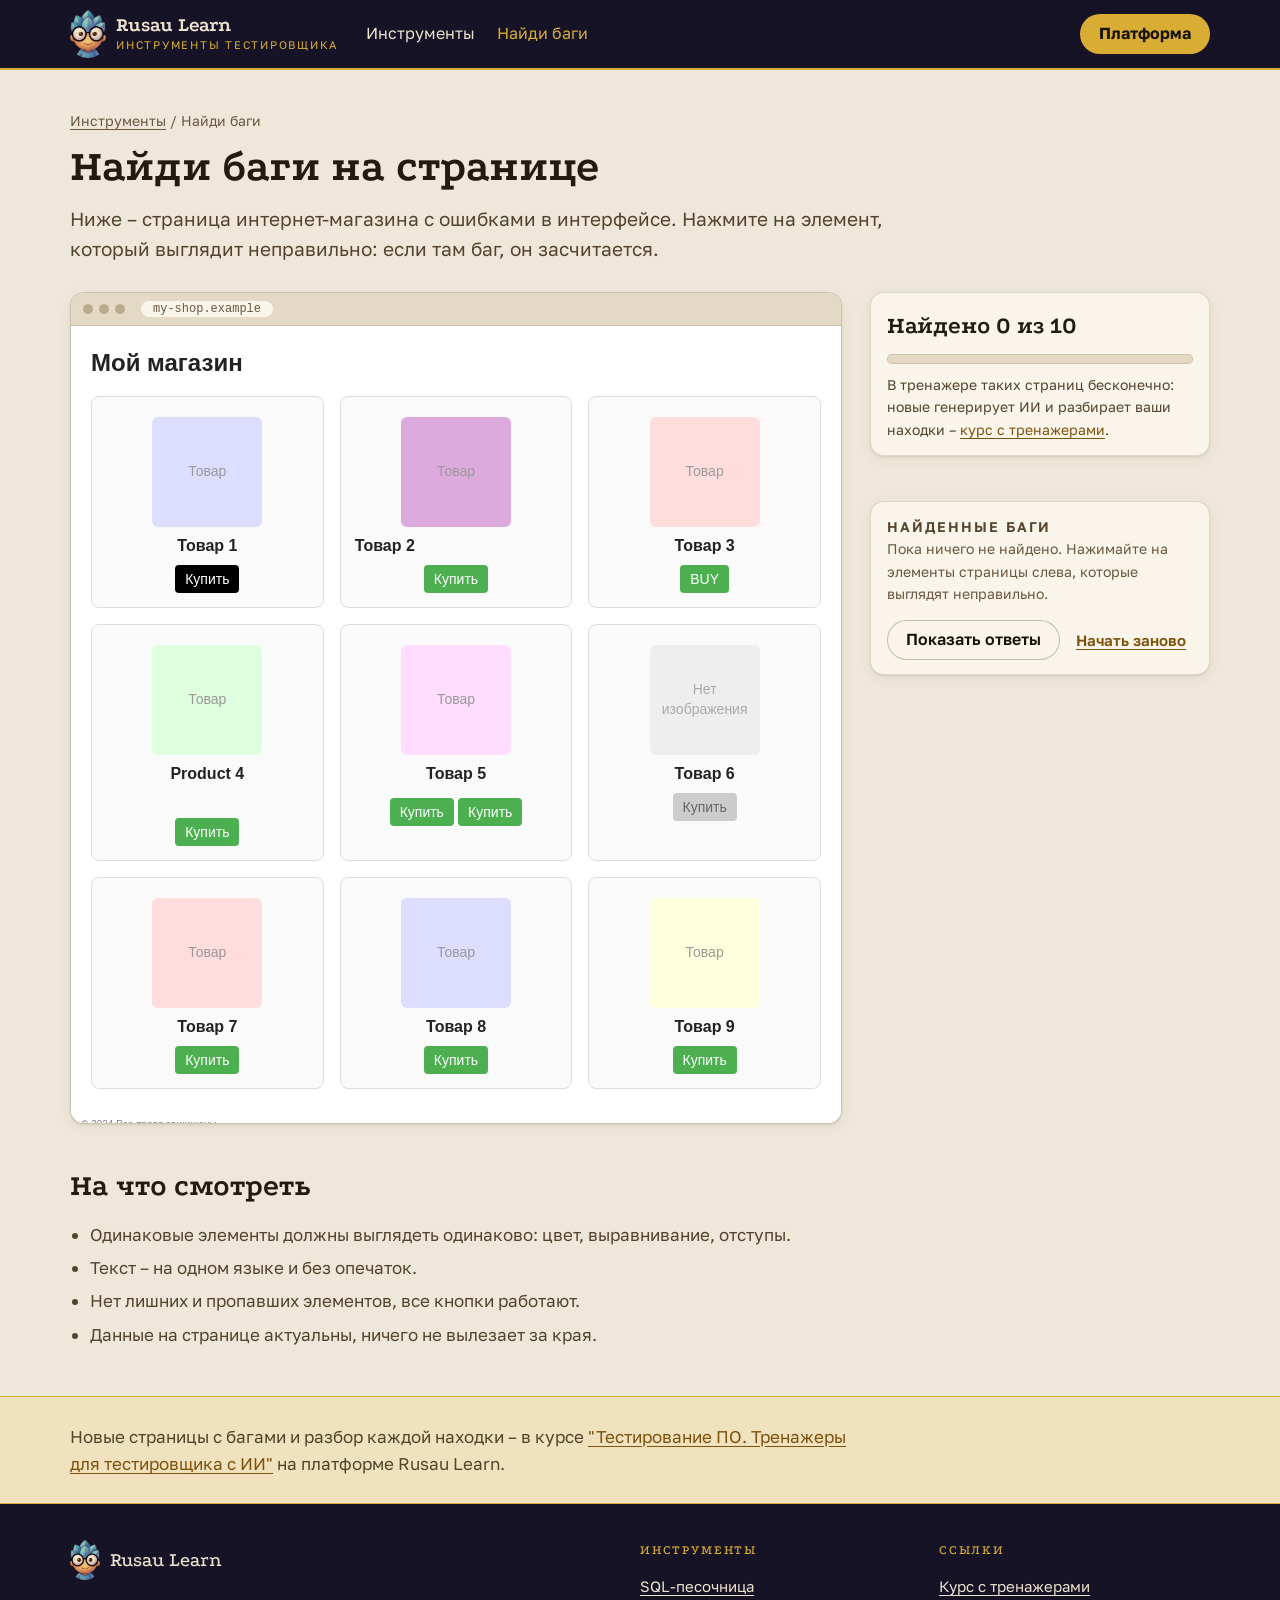
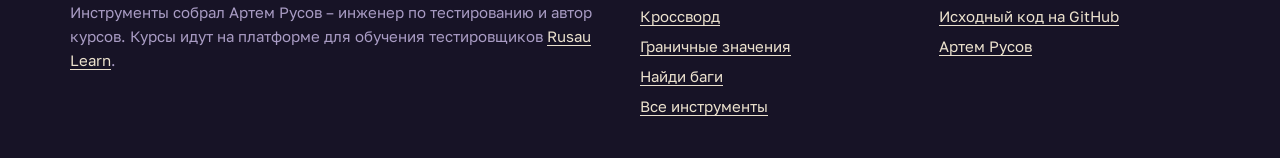
==== bugs/index.html @ a436fa8b "feat(bugs): "Найди баги на странице" – the "Мой магазин" page with 10 planted UI bugs, checked in th" ====
<!DOCTYPE html>
<html lang="ru">
<head>
<meta charset="utf-8">
<meta name="viewport" content="width=device-width, initial-scale=1">
<title>Найди баги на странице – тренажер для тестировщика</title>
<meta name="description" content="Учебная страница интернет-магазина с заложенными ошибками интерфейса. Найдите все баги: проверка сразу, без регистрации.">
<link rel="canonical" href="https://artichokeee.github.io/qa-tools/bugs/">
<meta property="og:type" content="website">
<meta property="og:site_name" content="Инструменты тестировщика – Rusau Learn">
<meta property="og:title" content="Найди баги на странице">
<meta property="og:description" content="Страница интернет-магазина с заложенными ошибками интерфейса. Сколько найдете?">
<meta property="og:url" content="https://artichokeee.github.io/qa-tools/bugs/">
<meta property="og:image" content="https://artichokeee.github.io/qa-tools/docs/bugs-desktop.png">
<meta property="og:locale" content="ru_RU">
<link rel="icon" href="../assets/mark.png">
<link rel="preload" href="../assets/fonts/golos.woff2" as="font" type="font/woff2" crossorigin>
<link rel="stylesheet" href="../style.css">
<link rel="stylesheet" href="bugs.css">
<script type="application/ld+json">{"@context": "https://schema.org", "@graph": [
  {"@type": "WebApplication", "name": "Найди баги на странице", "url": "https://artichokeee.github.io/qa-tools/bugs/", "description": "Учебная страница интернет-магазина с заложенными ошибками интерфейса и проверкой находок в браузере.", "applicationCategory": "EducationalApplication", "operatingSystem": "Любой современный браузер", "inLanguage": "ru", "isAccessibleForFree": true, "offers": {"@type": "Offer", "price": 0, "priceCurrency": "RUB"}, "author": {"@type": "Person", "name": "Артем Русов", "alternateName": "Artsiom Rusau", "url": "https://artichokeee.github.io/"}, "publisher": {"@type": "EducationalOrganization", "name": "Rusau Learn", "url": "https://learn.rusau.net"}},
  {"@type": "BreadcrumbList", "itemListElement": [
    {"@type": "ListItem", "position": 1, "name": "Инструменты тестировщика", "item": "https://artichokeee.github.io/qa-tools/"},
    {"@type": "ListItem", "position": 2, "name": "Найди баги", "item": "https://artichokeee.github.io/qa-tools/bugs/"}
  ]}
]}</script>
<script type="module" src="app.js"></script>
</head>
<body>
<a class="skip" href="#mock">К странице с багами</a>
<header class="top"><div class="wrap top-row">
  <a class="brand" href="../"><img src="../assets/mark.png" alt="" aria-hidden="true" width="36" height="47"><span><b>Rusau Learn</b><small>инструменты тестировщика</small></span></a>
  <nav aria-label="Разделы"><a href="../">Инструменты</a><a href="./" aria-current="page">Найди баги</a></nav>
  <a class="btn btn-sm" href="https://learn.rusau.net/?utm_source=github&amp;utm_medium=pages&amp;utm_campaign=gh-qa-tools">Платформа</a>
</div></header>

<main id="main">
<section class="wrap hero">
  <nav class="crumbs" aria-label="Хлебные крошки"><a href="../">Инструменты</a> / <span>Найди баги</span></nav>
  <h1>Найди баги на странице</h1>
  <p class="lead">Ниже – страница интернет-магазина с ошибками в интерфейсе. Нажмите на элемент, который выглядит неправильно: если там баг, он засчитается.</p>
</section>

<section class="wrap bg" aria-labelledby="bg-title">
  <h2 id="bg-title" class="sr-only">Страница с багами</h2>
  <div class="bg-grid">
    <div class="bg-frame">
      <div class="bg-bar-top" aria-hidden="true"><i></i><i></i><i></i><span>my-shop.example</span></div>
      <div class="mock" id="mock" tabindex="-1">
        <p class="mk-title" data-spot="title" style="text-align:left">Мой магазин</p>
        <div class="mk-grid">
          <div class="mk-product">
            <div class="mk-img" data-spot="p1-img" style="background:#ddf">Товар</div>
            <h3 class="mk-name" data-spot="p1-name">Товар 1</h3>
            <button type="button" class="mk-btn" data-spot="p1-buy" style="background:#000">Купить</button>
          </div>
          <div class="mk-product">
            <div class="mk-img" data-spot="p2-img" style="background:#dad">Товар</div>
            <h3 class="mk-name" data-spot="p2-name" style="text-align:left">Товар 2</h3>
            <button type="button" class="mk-btn" data-spot="p2-buy">Купить</button>
          </div>
          <div class="mk-product">
            <div class="mk-img" data-spot="p3-img" style="background:#fdd">Товар</div>
            <h3 class="mk-name" data-spot="p3-name">Товар 3</h3>
            <button type="button" class="mk-btn" data-spot="p3-buy">BUY</button>
          </div>
          <div class="mk-product">
            <div class="mk-img" data-spot="p4-img" style="background:#dfd">Товар</div>
            <h3 class="mk-name" data-spot="p4-name">Product 4</h3>
            <button type="button" class="mk-btn" data-spot="p4-buy" style="margin-top:25px">Купить</button>
          </div>
          <div class="mk-product">
            <div class="mk-img" data-spot="p5-img" style="background:#fdf">Товар</div>
            <h3 class="mk-name" data-spot="p5-name">Товар 5</h3>
            <button type="button" class="mk-btn" data-spot="p5-buy">Купить</button>
            <button type="button" class="mk-btn" data-spot="p5-buy2" style="margin-top:5px">Купить</button>
          </div>
          <div class="mk-product">
            <div class="mk-img" data-spot="p6-img" style="background:#eee;color:#aaa">Нет изображения</div>
            <h3 class="mk-name" data-spot="p6-name">Товар 6</h3>
            <button type="button" class="mk-btn" data-spot="p6-buy" aria-disabled="true" style="background:#ccc;color:#666;cursor:default">Купить</button>
          </div>
          <div class="mk-product">
            <div class="mk-img" data-spot="p7-img" style="background:#fdd">Товар</div>
            <h3 class="mk-name" data-spot="p7-name">Товар 7</h3>
            <button type="button" class="mk-btn" data-spot="p7-buy">Купить</button>
          </div>
          <div class="mk-product">
            <div class="mk-img" data-spot="p8-img" style="background:#ddf">Товар</div>
            <h3 class="mk-name" data-spot="p8-name">Товар 8</h3>
            <button type="button" class="mk-btn" data-spot="p8-buy">Купить</button>
          </div>
          <div class="mk-product">
            <div class="mk-img" data-spot="p9-img" style="background:#ffd">Товар</div>
            <h3 class="mk-name" data-spot="p9-name">Товар 9</h3>
            <button type="button" class="mk-btn" data-spot="p9-buy">Купить</button>
          </div>
        </div>
        <div class="mk-foot" data-spot="footer">© 2024 Все права защищены</div>
      </div>
    </div>

    <aside class="bg-side" aria-label="Прогресс">
      <div class="panel bg-progress">
        <p class="bg-count" id="bg-count">Найдено 0 из 10</p>
        <div class="bg-track" role="progressbar" aria-label="Найдено багов" aria-valuemin="0" aria-valuemax="10" aria-valuenow="0"><div class="bg-fill" id="bg-bar"></div></div>
        <p class="bg-more">В тренажере таких страниц бесконечно: новые генерирует ИИ и разбирает ваши находки – <a href="https://learn.rusau.net/catalog/prakticheskie-trenazhery?utm_source=github&amp;utm_medium=pages&amp;utm_campaign=gh-qa-tools-bugs">курс с тренажерами</a>.</p>
      </div>
      <p class="status" id="bg-status" aria-live="polite"></p>
      <div class="panel">
        <p class="cap">Найденные баги</p>
        <ol class="bg-list" id="bg-list"></ol>
        <div class="notice bg-done" id="bg-done" hidden>Все баги на странице найдены.</div>
        <div class="bg-actions">
          <button class="btn btn-ghost btn-sm" type="button" id="bg-reveal">Показать ответы</button>
          <button class="btn-link" type="button" id="bg-reset">Начать заново</button>
        </div>
      </div>
    </aside>
  </div>
</section>

<section class="wrap page" aria-labelledby="bg-how">
  <h2 id="bg-how">На что смотреть</h2>
  <ul class="bg-how">
    <li>Одинаковые элементы должны выглядеть одинаково: цвет, выравнивание, отступы.</li>
    <li>Текст – на одном языке и без опечаток.</li>
    <li>Нет лишних и пропавших элементов, все кнопки работают.</li>
    <li>Данные на странице актуальны, ничего не вылезает за края.</li>
  </ul>
</section>

<section class="band"><div class="wrap">
  <p>Новые страницы с багами и разбор каждой находки – в курсе <a href="https://learn.rusau.net/catalog/prakticheskie-trenazhery?utm_source=github&amp;utm_medium=pages&amp;utm_campaign=gh-qa-tools-bugs">"Тестирование ПО. Тренажеры для тестировщика с ИИ"</a> на платформе Rusau Learn.</p>
</div></section>
</main>

<footer class="foot"><div class="wrap foot-row">
  <div>
    <p class="foot-brand"><img src="../assets/mark.png" alt="" aria-hidden="true" width="30" height="40"> Rusau Learn</p>
    <p>Инструменты собрал Артем Русов – инженер по тестированию и автор курсов. Курсы идут на платформе для обучения тестировщиков <a href="https://learn.rusau.net/?utm_source=github&amp;utm_medium=pages&amp;utm_campaign=gh-qa-tools">Rusau Learn</a>.</p>
  </div>
  <div><p class="foot-cap">Инструменты</p><ul>
    <li><a href="../sql/">SQL-песочница</a></li>
    <li><a href="../crossword/">Кроссворд</a></li>
    <li><a href="../bounds/">Граничные значения</a></li>
    <li><a href="./">Найди баги</a></li>
    <li><a href="../">Все инструменты</a></li>
  </ul></div>
  <div><p class="foot-cap">Ссылки</p><ul>
    <li><a href="https://learn.rusau.net/catalog/prakticheskie-trenazhery?utm_source=github&amp;utm_medium=pages&amp;utm_campaign=gh-qa-tools-bugs">Курс с тренажерами</a></li>
    <li><a href="https://github.com/artichokeee/qa-tools">Исходный код на GitHub</a></li>
    <li><a href="https://artichokeee.github.io/">Артем Русов</a></li>
  </ul></div>
</div></footer>
</body>
</html>
---- style.css ----
/*
 * Облик платформы Rusau Learn: пергамент, темный свод шапки и подвала, золотые кнопки, резные
 * заголовки Podkova. Цвета – токены платформы (те же, что на artichokeee.github.io). Одна палитра,
 * без переключения темы и без градиентов.
 *
 * Все пути относительные: сайт живет в подпапке /qa-tools/ на GitHub Pages.
 */
@font-face { font-family: "Golos Text"; src: url("assets/fonts/golos.woff2") format("woff2"); font-weight: 400 900; font-display: swap; }
@font-face { font-family: "Podkova"; src: url("assets/fonts/podkova.woff2") format("woff2"); font-weight: 400 800; font-display: swap; }
:root {
  --surface: #efe8da; --raised: #faf5ea; --sunken: #e4d9c4;
  --line: rgb(90 62 26 / 0.16); --line-strong: rgb(90 62 26 / 0.3);
  --ink: #241a10; --ink-2: #54432d; --ink-3: #6a5740;
  --accent: #7f520c; --accent-hover: #67410a;
  --btn: #d9ad33; --btn-hover: #ecc451; --btn-ink: #1a1408; --gold-soft: #f0e2be; --ok: #1f6f47;
  --danger: #9b2c1f; --danger-soft: #f6e0d8;
  --top: #171326; --top-ink: #ece2ce; --top-ink-2: #a99cc4;
  --code-key: #7f520c; --code-name: #1f6f47; --code-str: #5b3d8f; --code-note: #6a5740;
  --shadow: 0 1px 2px rgb(74 48 12 / 0.1), 0 3px 12px rgb(74 48 12 / 0.08);
  --radius: 14px; --radius-sm: 10px;
  --font: "Golos Text", ui-sans-serif, system-ui, -apple-system, "Segoe UI", Roboto, Arial, sans-serif;
  --carved: "Podkova", Georgia, "Times New Roman", serif;
  --mono: ui-monospace, SFMono-Regular, Menlo, Consolas, "Liberation Mono", monospace;
  color-scheme: light;
}
* { box-sizing: border-box; }
html { -webkit-text-size-adjust: 100%; }
body { margin: 0; background: var(--surface); color: var(--ink); font-family: var(--font); font-size: 17px; line-height: 1.6; }
a { color: var(--accent); text-underline-offset: 3px; }
a:hover { color: var(--accent-hover); }
:focus-visible { outline: 2px solid var(--accent); outline-offset: 3px; border-radius: 4px; }
.top :focus-visible, .foot :focus-visible { outline-color: var(--btn); }
img { max-width: 100%; height: auto; }
.wrap { max-width: 1180px; margin: 0 auto; padding: 0 20px; }
h1, h2, h3 { font-family: var(--carved); color: var(--ink); text-wrap: balance; }
h1 { font-size: clamp(28px, 4vw, 44px); line-height: 1.12; margin: 0 0 12px; font-weight: 700; }
h2 { font-size: clamp(24px, 3vw, 30px); line-height: 1.2; margin: 0 0 10px; font-weight: 700; }
h3 { font-size: 19px; line-height: 1.3; margin: 0; }
p, li { max-width: 72ch; }
.lead { font-size: 19px; color: var(--ink-2); margin: 0; }
.muted { color: var(--ink-3); font-size: 15px; }
.sr-only { position: absolute; width: 1px; height: 1px; overflow: hidden; clip: rect(0 0 0 0); white-space: nowrap; }
.skip { position: absolute; left: -9999px; top: 8px; z-index: 10; background: var(--btn); color: var(--btn-ink); padding: 8px 14px; border-radius: 8px; }
.skip:focus { left: 8px; }
code, pre { font-family: var(--mono); }

/* Шапка – темный свод, Арти как знак, золотая "Платформа" */
.top { background: var(--top); color: var(--top-ink); border-bottom: 2px solid var(--btn); }
.top-row { display: flex; align-items: center; gap: 12px 28px; min-height: 68px; flex-wrap: wrap; }
.brand { display: flex; align-items: center; gap: 10px; color: var(--top-ink); text-decoration: none; }
.brand img { width: 36px; height: auto; }
.brand b { display: block; font-family: var(--carved); font-size: 20px; line-height: 1.1; }
.brand small { display: block; font-size: 11px; letter-spacing: .16em; text-transform: uppercase; color: var(--btn); }
.brand:hover { color: var(--top-ink); }
.top nav { display: flex; gap: 22px; flex: 1; }
.top nav a { color: var(--top-ink); text-decoration: none; font-size: 16px; }
.top nav a:hover { color: var(--btn-hover); }
.top nav a[aria-current="page"] { color: var(--btn); }

.btn { display: inline-flex; align-items: center; justify-content: center; gap: 8px; min-height: 44px; padding: 0 22px; border: 1px solid transparent; border-radius: 999px; background: var(--btn); color: var(--btn-ink); font: inherit; font-size: 16px; font-weight: 700; text-decoration: none; box-shadow: var(--shadow); cursor: pointer; }
.btn:hover { background: var(--btn-hover); color: var(--btn-ink); }
.btn:disabled { opacity: .55; cursor: default; }
.btn:disabled:hover { background: var(--btn); }
.btn-sm { min-height: 40px; padding: 0 18px; }
.btn-ghost { background: var(--raised); border-color: var(--line-strong); font-weight: 600; box-shadow: none; }
.btn-ghost:hover, .btn-ghost:disabled:hover { background: var(--gold-soft); }
.btn-link { background: none; border: 0; padding: 0; min-height: 32px; color: var(--accent); font: inherit; font-size: 15px; font-weight: 600; cursor: pointer; text-decoration: underline; text-underline-offset: 3px; }
.btn-link:hover { color: var(--accent-hover); }

.page { padding-top: 44px; }
.hero { padding-top: 40px; padding-bottom: 8px; }
.crumbs { font-size: 14px; color: var(--ink-3); margin: 0 0 10px; }
.crumbs a { color: var(--ink-3); }
.factline { list-style: none; display: flex; flex-wrap: wrap; gap: 4px 18px; padding: 0; margin: 12px 0 0; font-size: 14px; color: var(--ink-3); }
.factline li + li::before { content: "·"; margin-right: 18px; color: var(--line-strong); }

/* Каталог инструментов */
.tools { display: grid; grid-template-columns: repeat(3, minmax(0, 1fr)); gap: 18px; margin-top: 18px; padding: 0; list-style: none; }
.tools li { max-width: none; }
.tool { display: flex; flex-direction: column; gap: 8px; height: 100%; padding: 20px 22px; background: var(--raised); border: 1px solid var(--line); border-radius: var(--radius); box-shadow: var(--shadow); color: var(--ink); text-decoration: none; }
a.tool:hover { border-color: var(--btn); color: var(--ink); }
.tool h3 { font-size: 21px; }
.tool p { margin: 0; color: var(--ink-2); font-size: 15px; }
.tool .go { margin-top: auto; padding-top: 6px; color: var(--accent); font-weight: 700; font-size: 15px; }
.tool.soon { background: transparent; border-style: dashed; border-color: var(--line-strong); box-shadow: none; }
.tool.soon h3 { color: var(--ink-2); }
.badge { align-self: flex-start; font-size: 12px; font-weight: 700; padding: 2px 10px; border-radius: 999px; background: var(--gold-soft); color: var(--accent); border: 1px solid var(--btn); }

/* Спокойный блок о курсах */
.band { background: var(--gold-soft); border-top: 1px solid var(--btn); border-bottom: 1px solid var(--btn); padding: 26px 0; margin-top: 48px; }
.band p { margin: 0; font-size: 17px; color: var(--ink-2); }

/* ── Песочница ── */
.sandbox { padding-top: 20px; }
.sb-grid { display: grid; grid-template-columns: minmax(0, 1fr) 320px; gap: 28px; align-items: start; }
.sb-main { min-width: 0; display: flex; flex-direction: column; gap: 12px; }
.panel { background: var(--raised); border: 1px solid var(--line); border-radius: var(--radius); padding: 14px 16px; box-shadow: var(--shadow); }
.panel + .panel { margin-top: 14px; }
.cap { margin: 0 0 6px; font-size: 12px; letter-spacing: .14em; text-transform: uppercase; color: var(--ink-3); font-weight: 600; }
.panel ul.reqs { margin: 6px 0 0; padding-left: 18px; font-size: 14px; color: var(--ink-2); }
.panel ul.reqs li { margin: 2px 0; }
.panel p { margin: 0; font-size: 14px; color: var(--ink-2); }
.panel p.after { margin-top: 8px; }
.panel p.schema-hint { margin-bottom: 8px; color: var(--ink-3); font-size: 13px; }

.picker { display: flex; flex-wrap: wrap; align-items: center; gap: 8px 12px; }
.picker label { font-weight: 600; font-size: 15px; }
.picker select { flex: 1; min-width: 0; max-width: 460px; min-height: 40px; padding: 0 12px; border: 1px solid var(--line-strong); border-radius: var(--radius-sm); background: var(--raised); color: var(--ink); font: inherit; font-size: 15px; }
.example-note { margin: -4px 0 0; font-size: 14px; color: var(--ink-3); min-height: 1.4em; }

.sql-box { position: relative; background: var(--raised); border: 1px solid var(--line-strong); border-radius: var(--radius-sm); }
.sql-box:focus-within { border-color: var(--accent); box-shadow: 0 0 0 1px var(--accent); }
.sql-layer { display: block; margin: 0; padding: 12px 14px; border: 0; font-family: var(--mono); font-size: 14px; line-height: 1.6; letter-spacing: 0; tab-size: 2; white-space: pre-wrap; overflow-wrap: anywhere; word-break: normal; }
pre.sql-layer { position: absolute; inset: 0; overflow: hidden; pointer-events: none; color: var(--ink); }
textarea.sql-layer { position: relative; width: 100%; min-height: 190px; resize: none; overflow: hidden; background: transparent; color: transparent; caret-color: var(--ink); outline: none; }
textarea.sql-layer::selection { background: rgb(217 173 51 / 0.45); color: transparent; }
textarea.sql-layer:disabled { opacity: .6; }
@media (pointer: coarse) { .sql-layer { font-size: 16px; } }
.sql-key { color: var(--code-key); font-weight: 700; }
.sql-name { color: var(--code-name); }
.sql-str, .sql-num { color: var(--code-str); }
.sql-note { color: var(--code-note); font-style: italic; }

.toolbar { display: flex; flex-wrap: wrap; align-items: center; gap: 10px; }
.kbd-hint { font-size: 13px; color: var(--ink-3); }
.share-out { width: 100%; min-height: 40px; padding: 0 12px; border: 1px solid var(--line-strong); border-radius: var(--radius-sm); background: var(--raised); font: 14px var(--mono); color: var(--ink-2); }
.status { min-height: 1.5em; font-size: 14px; color: var(--ink-3); }
.notice { padding: 10px 14px; border-radius: var(--radius-sm); background: var(--gold-soft); border: 1px solid var(--btn); font-size: 15px; color: var(--ink); }
.error { padding: 10px 14px; border-radius: var(--radius-sm); background: var(--danger-soft); border: 1px solid rgb(155 44 31 / .35); color: var(--danger); font-size: 15px; }
.error code { display: block; margin-top: 4px; font-size: 13px; color: var(--ink-2); overflow-wrap: anywhere; }
.translated { font-size: 14px; color: var(--ink-3); margin: 0; }
.translated code { display: block; margin-top: 4px; padding: 8px 12px; border-radius: var(--radius-sm); background: var(--sunken); color: var(--ink-2); white-space: pre-wrap; overflow-wrap: anywhere; }

.result { overflow: auto; max-height: 560px; background: var(--raised); border: 1px solid var(--line); border-radius: var(--radius-sm); }
.result table { border-collapse: collapse; width: 100%; font-family: var(--mono); font-size: 13px; }
.result th { position: sticky; top: 0; background: var(--sunken); text-align: left; font-weight: 600; color: var(--ink-2); }
.result th, .result td { padding: 6px 12px; white-space: nowrap; border-bottom: 1px solid var(--line); }
.result td { color: var(--ink); }
.result td.null { color: var(--ink-3); font-style: italic; }
.result .empty { margin: 0; padding: 10px 12px; font-size: 14px; color: var(--ink-3); }

.schema ul { list-style: none; margin: 0; padding: 0; display: grid; gap: 8px; }
.schema li { font-family: var(--mono); font-size: 13px; line-height: 1.55; color: var(--ink-2); max-width: none; }
.schema .cols { padding-left: 12px; }
.schema button { background: none; border: 0; padding: 1px 2px; margin: 0; font: inherit; color: inherit; cursor: pointer; border-radius: 4px; }
.schema button:hover { text-decoration: underline; color: var(--ink); }
.schema button.t { color: var(--ink); font-weight: 700; }
.schema .mine { font-family: var(--font); font-size: 12px; color: var(--accent); margin-left: 6px; }
.schema .sep { color: var(--ink-3); }
details.schema-narrow { display: none; background: var(--raised); border: 1px solid var(--line); border-radius: var(--radius-sm); padding: 8px 14px; }
details.schema-narrow summary { cursor: pointer; font-size: 14px; font-weight: 600; color: var(--ink-2); min-height: 32px; display: flex; align-items: center; }
details.schema-narrow .schema { padding: 6px 0 4px; }

/* Различия движков */
.diffs { list-style: none; margin: 18px 0 0; padding: 0; border-top: 1px solid var(--line); }
.diffs > li { border-bottom: 1px solid var(--line); max-width: none; }
.diffs summary { display: flex; align-items: center; gap: 12px; min-height: 48px; padding: 8px 0; cursor: pointer; list-style: none; font-weight: 600; }
.diffs summary::-webkit-details-marker { display: none; }
.diffs summary::after { content: "+"; margin-left: auto; color: var(--accent); font-weight: 700; font-size: 20px; line-height: 1; }
.diffs details[open] summary::after { content: "–"; }
.diffs .body { padding: 0 0 16px; }
.diffs pre { margin: 0; padding: 8px 12px; border-radius: var(--radius-sm); background: var(--sunken); font-size: 13px; color: var(--ink-2); white-space: pre-wrap; overflow-wrap: anywhere; }
.diffs dl { display: grid; grid-template-columns: repeat(3, minmax(0, 1fr)); gap: 12px 24px; margin: 10px 0 0; font-size: 15px; color: var(--ink-2); }
.diffs dt { font-size: 12px; letter-spacing: .12em; text-transform: uppercase; color: var(--ink-3); font-weight: 600; }
.diffs dd { margin: 2px 0 0; }
.translations { margin-top: 26px; }
.translations summary { cursor: pointer; font-family: var(--carved); font-size: 20px; font-weight: 700; min-height: 44px; display: flex; align-items: center; gap: 12px; list-style: none; }
.translations summary::-webkit-details-marker { display: none; }
.translations summary::after { content: "+"; color: var(--accent); font-family: var(--font); font-size: 20px; }
.translations[open] summary::after { content: "–"; }
.translations ul { list-style: none; padding: 0; margin: 12px 0 0; display: grid; grid-template-columns: repeat(4, minmax(0, 1fr)); gap: 12px; }
.translations li { background: var(--raised); border: 1px solid var(--line); border-radius: var(--radius-sm); padding: 12px 14px; font-size: 14px; color: var(--ink-2); }
.translations li code { display: block; font-size: 14px; color: var(--ink); margin-bottom: 4px; }

/* Подвал – снова свод */
.foot { background: var(--top); color: var(--top-ink-2); margin-top: 0; padding: 36px 0 40px; font-size: 15px; }
.foot-row { display: grid; grid-template-columns: 2fr 1fr 1fr; gap: 28px; }
.foot a { color: var(--top-ink); }
.foot a:hover { color: var(--btn-hover); }
.foot ul { list-style: none; padding: 0; margin: 0; display: grid; gap: 6px; }
.foot-brand { display: flex; align-items: center; gap: 10px; font-family: var(--carved); font-size: 20px; color: var(--top-ink); margin-top: 0; }
.foot-cap { font-family: var(--carved); letter-spacing: .14em; text-transform: uppercase; color: var(--btn); font-size: 13px; margin-top: 0; }

@media (max-width: 1000px) {
  .sb-grid { grid-template-columns: minmax(0, 1fr); }
  .sb-aside .panel.only-wide { display: none; }
  details.schema-narrow { display: block; }
  .tools { grid-template-columns: repeat(2, minmax(0, 1fr)); }
  .translations ul { grid-template-columns: repeat(2, minmax(0, 1fr)); }
}
@media (max-width: 720px) {
  body { font-size: 16px; }
  .top-row { gap: 6px 10px; padding-top: 10px; }
  .brand { gap: 8px; }
  .brand img { width: 30px; }
  .top nav { order: 3; flex-basis: 100%; gap: 18px; padding-bottom: 10px; }
  .top .btn-sm { margin-left: auto; }
  .hero { padding-top: 24px; padding-bottom: 4px; }
  .factline { display: grid; gap: 2px; }
  .factline li + li::before { content: none; }
  .brand small { font-size: 10px; letter-spacing: .08em; }
  .brand b { font-size: 18px; }
  .top .btn-sm { padding: 0 12px; min-height: 38px; font-size: 15px; }
  .lead { font-size: 17px; }
  .tools, .foot-row, .translations ul { grid-template-columns: 1fr; }
  .diffs dl { grid-template-columns: 1fr; gap: 8px; }
  .toolbar .btn { flex: 1 1 auto; padding: 0 16px; }
  .kbd-hint { display: none; }
  textarea.sql-layer { min-height: 150px; }
}
@media (pointer: coarse) { .kbd-hint { display: none; } }
@media (prefers-reduced-motion: reduce) { html { scroll-behavior: auto; } }

/* Schema diagram – keeps its own size on a phone and scrolls sideways instead of shrinking to unreadable */
.schema-fig { overflow-x: auto; background: var(--raised); border: 1px solid var(--line); border-radius: var(--radius); padding: 12px; margin-top: 12px; }
.schema-fig img { display: block; min-width: 720px; max-width: 930px; width: 100%; height: auto; }

/* Четыре карточки – два ряда по две, а не три и одна */
.tools.tools-2 { grid-template-columns: repeat(2, minmax(0, 1fr)); }
@media (max-width: 720px) { .tools.tools-2 { grid-template-columns: 1fr; } }
---- bugs/bugs.css ----
/* "Найди баги": макет чужого сайта в рамке браузера. Общий облик – в ../style.css. */
.bg { padding-top: 20px; }
.bg-grid { display: grid; grid-template-columns: minmax(0, 1fr) 340px; gap: 28px; align-items: start; }
.bg-frame { border: 1px solid var(--line-strong); border-radius: var(--radius); overflow: hidden; box-shadow: var(--shadow); background: #fff; min-width: 0; }
.bg-bar-top { display: flex; align-items: center; gap: 6px; padding: 8px 12px; background: var(--sunken); border-bottom: 1px solid var(--line); }
.bg-bar-top i { width: 10px; height: 10px; border-radius: 50%; background: var(--line-strong); }
.bg-bar-top span { margin-left: 10px; padding: 1px 12px; border-radius: 999px; background: var(--raised); font: 12px var(--mono); color: var(--ink-3); }

/* Макет нарочно не в облике платформы: это "чужая" страница с системным шрифтом. */
.mock { position: relative; padding: 20px 20px 34px; background: #fff; color: #222; font-family: Arial, Helvetica, sans-serif; font-size: 15px; line-height: 1.4; overflow: visible; }
.mock:focus { outline: none; }
.mk-title { margin: 0 0 16px; font-size: 24px; font-weight: bold; max-width: none; }
.mk-grid { display: grid; grid-template-columns: repeat(auto-fit, minmax(180px, 1fr)); gap: 16px; }
.mk-product { border: 1px solid #ddd; border-radius: 8px; padding: 14px; background: #fafafa; text-align: center; }
.mk-img { width: 110px; height: 110px; margin: 6px auto; border-radius: 6px; display: flex; align-items: center; justify-content: center; color: #999; font-size: 14px; }
.mk-name { margin: 10px 0; font: 600 16px Arial, Helvetica, sans-serif; color: #222; }
.mk-btn { display: inline-block; padding: 6px 10px; border: 0; border-radius: 4px; background: #4caf50; color: #fff; font: 14px Arial, Helvetica, sans-serif; cursor: pointer; }
.mk-foot { position: absolute; bottom: -9px; left: 10px; font-size: 10px; color: gray; max-width: none; }

.mock [data-spot] { cursor: pointer; transition: box-shadow .15s; -webkit-tap-highlight-color: transparent; }
.mock [data-spot]:hover { box-shadow: 0 0 0 2px rgb(155 44 31 / .25); }
.mock [data-spot]:focus-visible { outline: 2px solid var(--accent); outline-offset: 2px; }
.mock [data-spot].found { position: relative; box-shadow: 0 0 0 3px #c0392b; }
.mock [data-spot].found:not(button) { background-color: rgb(192 57 43 / .08); }
.mock [data-spot].found::after { content: attr(data-order); position: absolute; top: -10px; right: -10px; width: 22px; height: 22px; border-radius: 50%; background: #c0392b; color: #fff; font: bold 12px/22px Arial, sans-serif; text-align: center; z-index: 2; }
.mock [data-spot].missed { position: relative; outline: 2px dashed #c0392b; outline-offset: 2px; }
.mock [data-spot].miss { animation: bg-miss .4s; }
/* Подвал нарочно стоит абсолютно и вылезает за край – отметка не должна возвращать его в поток. */
.mock .mk-foot.found, .mock .mk-foot.missed { position: absolute; }
@keyframes bg-miss { 0%, 100% { transform: none; } 25% { transform: translateX(-3px); } 75% { transform: translateX(3px); } }

.bg-side { display: flex; flex-direction: column; gap: 12px; }
.bg-side .panel + .panel { margin-top: 0; }
.panel p.bg-count { margin: 0 0 8px; font-family: var(--carved); font-size: 24px; font-weight: 700; color: var(--ink); }
.bg-track { height: 10px; border-radius: 999px; background: var(--sunken); border: 1px solid var(--line); overflow: hidden; }
.bg-fill { height: 100%; width: 0; background: var(--btn); transition: width .3s; }
.panel p.bg-more { margin-top: 10px; font-size: 14px; }
.bg-side .status { margin: 0; color: var(--ink-2); }
.bg-list { list-style: none; margin: 0; padding: 0; display: grid; gap: 8px; }
.bg-list li { display: flex; gap: 10px; align-items: flex-start; font-size: 14px; color: var(--ink-2); max-width: none; }
.bg-no { flex: none; width: 22px; height: 22px; border-radius: 50%; background: #c0392b; color: #fff; font-size: 12px; font-weight: 700; line-height: 22px; text-align: center; }
.bg-list li.missed .bg-no { background: transparent; color: #c0392b; border: 1px dashed #c0392b; line-height: 20px; }
.bg-list li.bg-empty { color: var(--ink-3); }
.bg-done { margin-top: 12px; }
.bg-actions { display: flex; flex-wrap: wrap; align-items: center; gap: 8px 16px; margin-top: 14px; }
.bg-how { padding-left: 20px; color: var(--ink-2); }
.bg-how li { margin: 6px 0; }

@media (prefers-reduced-motion: reduce) { .mock [data-spot].miss { animation: none; } .bg-fill { transition: none; } }
@media (max-width: 1000px) {
  /* Счетчик – над макетом, остальное – под ним. */
  .bg-grid { grid-template-columns: minmax(0, 1fr); gap: 14px; }
  .bg-side { display: contents; }
  .bg-progress { order: -1; }
}
@media (max-width: 720px) {
  .mock { padding: 14px 12px 30px; }
  .mk-grid { grid-template-columns: repeat(2, minmax(0, 1fr)); gap: 10px; }
  .mk-product { padding: 10px 8px; }
  .mk-img { width: 84px; height: 84px; font-size: 12px; }
  .mk-name { font-size: 15px; margin: 8px 0; }
}
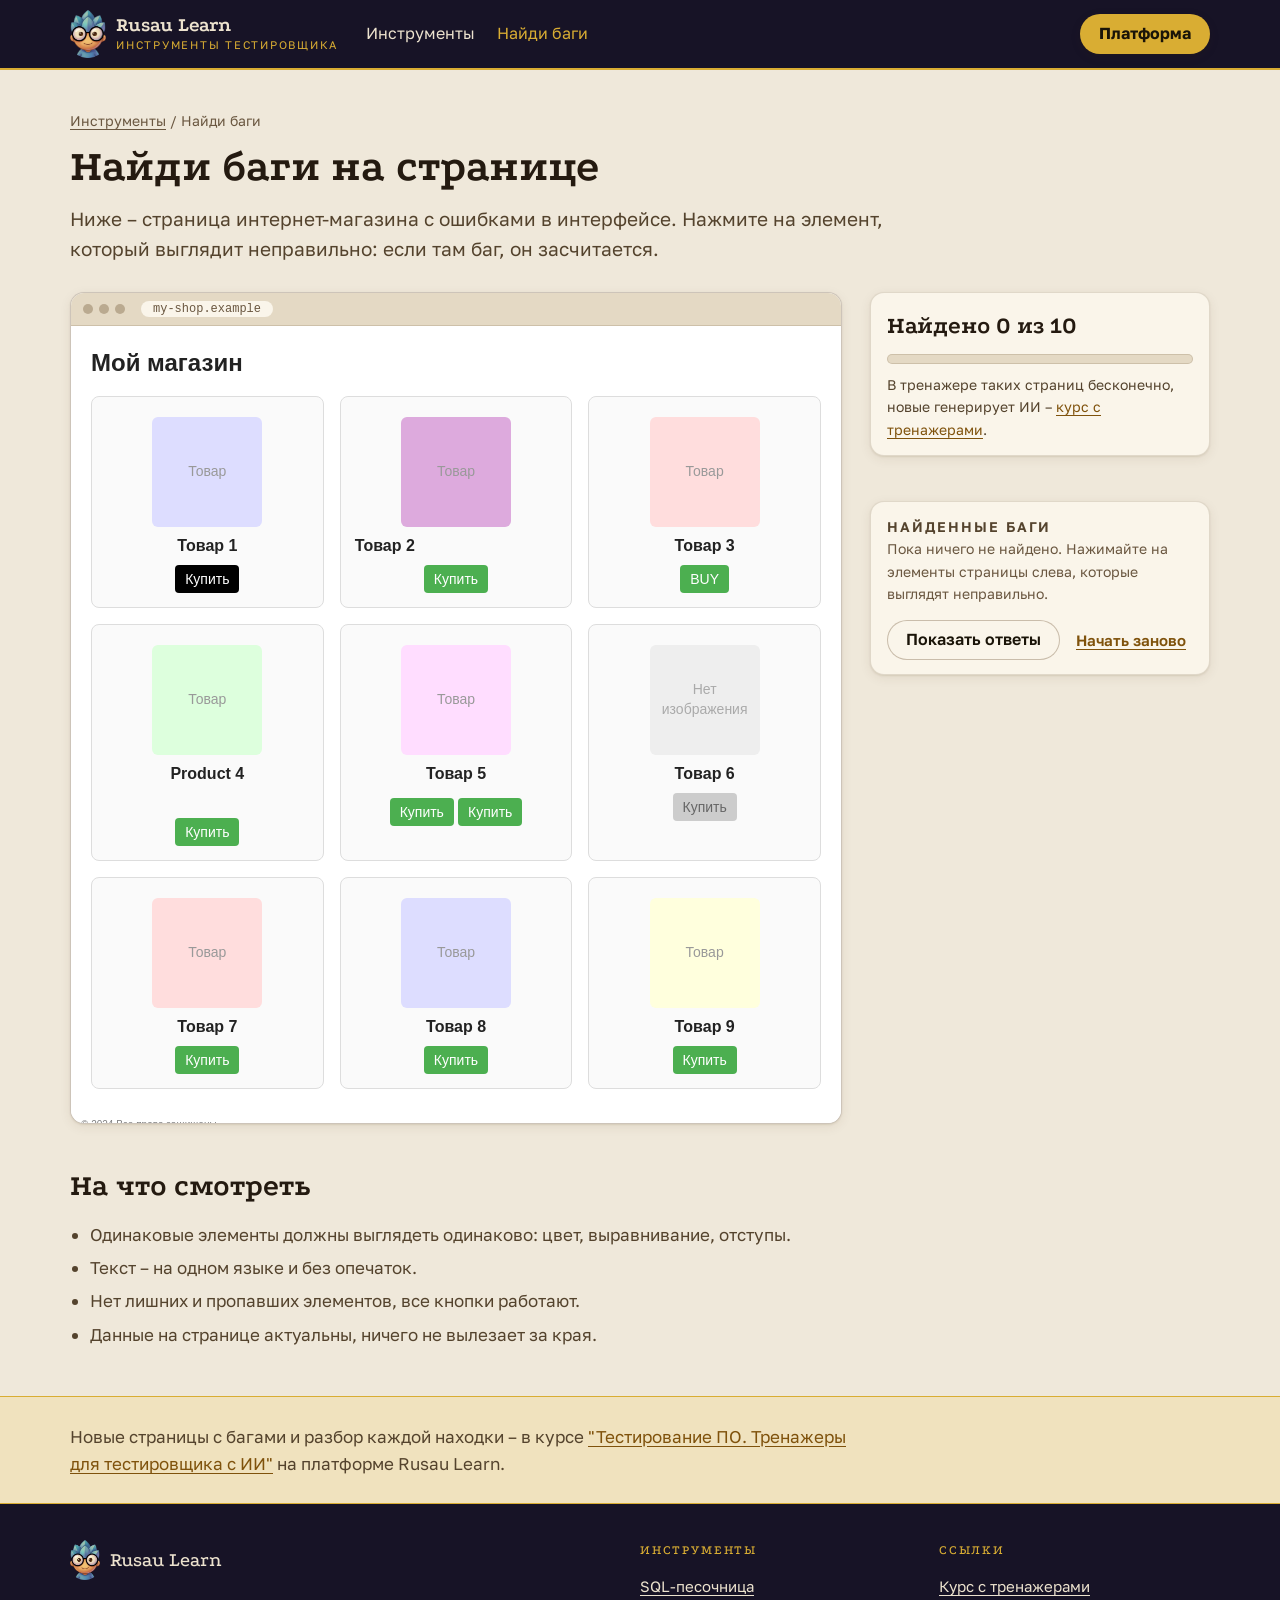
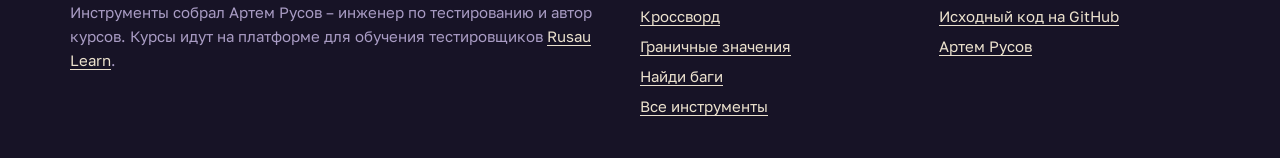
==== commit 9708fef9: "copy: keep only claims that are checked – the trainer generates new pages; the basic course teaches " ====
--- a/bugs/index.html
+++ b/bugs/index.html
@@ -104,7 +104,7 @@
       <div class="panel bg-progress">
         <p class="bg-count" id="bg-count">Найдено 0 из 10</p>
         <div class="bg-track" role="progressbar" aria-label="Найдено багов" aria-valuemin="0" aria-valuemax="10" aria-valuenow="0"><div class="bg-fill" id="bg-bar"></div></div>
-        <p class="bg-more">В тренажере таких страниц бесконечно: новые генерирует ИИ и разбирает ваши находки – <a href="https://learn.rusau.net/catalog/prakticheskie-trenazhery?utm_source=github&amp;utm_medium=pages&amp;utm_campaign=gh-qa-tools-bugs">курс с тренажерами</a>.</p>
+        <p class="bg-more">В тренажере таких страниц бесконечно, новые генерирует ИИ – <a href="https://learn.rusau.net/catalog/prakticheskie-trenazhery?utm_source=github&amp;utm_medium=pages&amp;utm_campaign=gh-qa-tools-bugs">курс с тренажерами</a>.</p>
       </div>
       <p class="status" id="bg-status" aria-live="polite"></p>
       <div class="panel">
